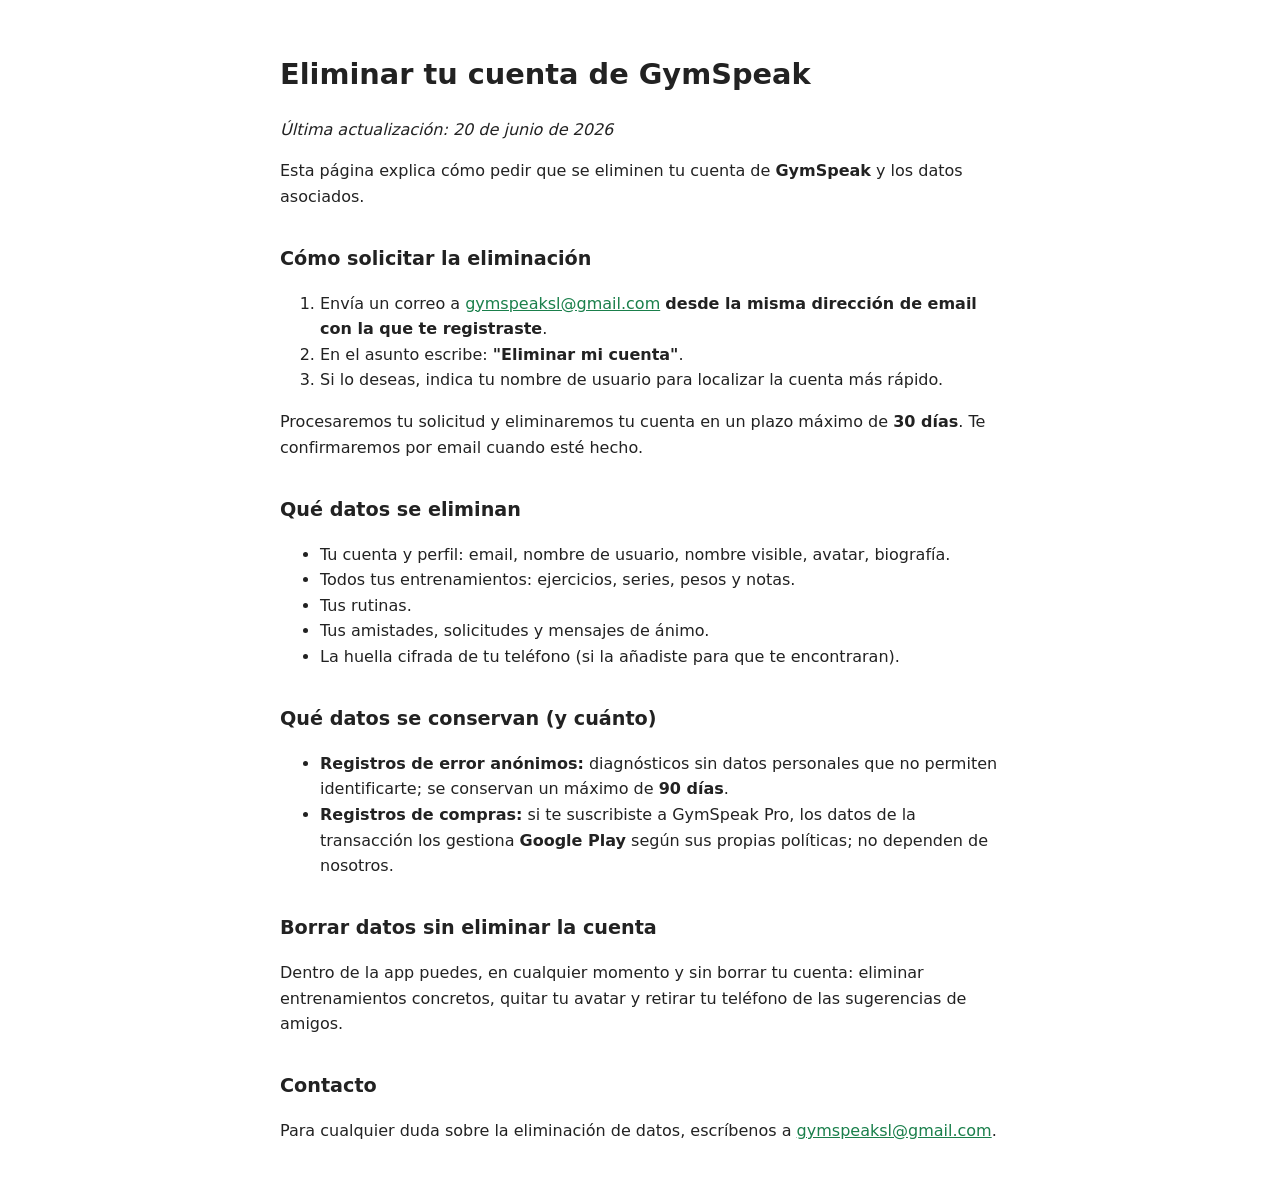
==== eliminar-cuenta.html @ ff0ab198 "Anadir pagina de eliminacion de cuenta" ====
<!DOCTYPE html>
<html lang="es">
<head>
  <meta charset="UTF-8">
  <meta name="viewport" content="width=device-width, initial-scale=1.0">
  <title>Eliminar tu cuenta — GymSpeak</title>
  <style>
    body { font-family: -apple-system, system-ui, sans-serif; max-width: 720px; margin: 0 auto; padding: 32px 20px; line-height: 1.6; color: #222; }
    h1 { font-size: 1.8em; } h2 { font-size: 1.2em; margin-top: 1.8em; }
    a { color: #1a7f4b; }
    @media (prefers-color-scheme: dark) { body { background: #111; color: #ddd; } a { color: #7ee2a8; } }
  </style>
</head>
<body>
  <h1>Eliminar tu cuenta de GymSpeak</h1>
  <p><em>Última actualización: 20 de junio de 2026</em></p>

  <p>Esta página explica cómo pedir que se eliminen tu cuenta de <strong>GymSpeak</strong> y los datos asociados.</p>

  <h2>Cómo solicitar la eliminación</h2>
  <ol>
    <li>Envía un correo a <a href="mailto:gymspeaksl@gmail.com">gymspeaksl@gmail.com</a> <strong>desde la misma dirección de email con la que te registraste</strong>.</li>
    <li>En el asunto escribe: <strong>"Eliminar mi cuenta"</strong>.</li>
    <li>Si lo deseas, indica tu nombre de usuario para localizar la cuenta más rápido.</li>
  </ol>
  <p>Procesaremos tu solicitud y eliminaremos tu cuenta en un plazo máximo de <strong>30 días</strong>. Te confirmaremos por email cuando esté hecho.</p>

  <h2>Qué datos se eliminan</h2>
  <ul>
    <li>Tu cuenta y perfil: email, nombre de usuario, nombre visible, avatar, biografía.</li>
    <li>Todos tus entrenamientos: ejercicios, series, pesos y notas.</li>
    <li>Tus rutinas.</li>
    <li>Tus amistades, solicitudes y mensajes de ánimo.</li>
    <li>La huella cifrada de tu teléfono (si la añadiste para que te encontraran).</li>
  </ul>

  <h2>Qué datos se conservan (y cuánto)</h2>
  <ul>
    <li><strong>Registros de error anónimos:</strong> diagnósticos sin datos personales que no permiten identificarte; se conservan un máximo de <strong>90 días</strong>.</li>
    <li><strong>Registros de compras:</strong> si te suscribiste a GymSpeak Pro, los datos de la transacción los gestiona <strong>Google Play</strong> según sus propias políticas; no dependen de nosotros.</li>
  </ul>

  <h2>Borrar datos sin eliminar la cuenta</h2>
  <p>Dentro de la app puedes, en cualquier momento y sin borrar tu cuenta: eliminar entrenamientos concretos, quitar tu avatar y retirar tu teléfono de las sugerencias de amigos.</p>

  <h2>Contacto</h2>
  <p>Para cualquier duda sobre la eliminación de datos, escríbenos a <a href="mailto:gymspeaksl@gmail.com">gymspeaksl@gmail.com</a>.</p>
</body>
</html>
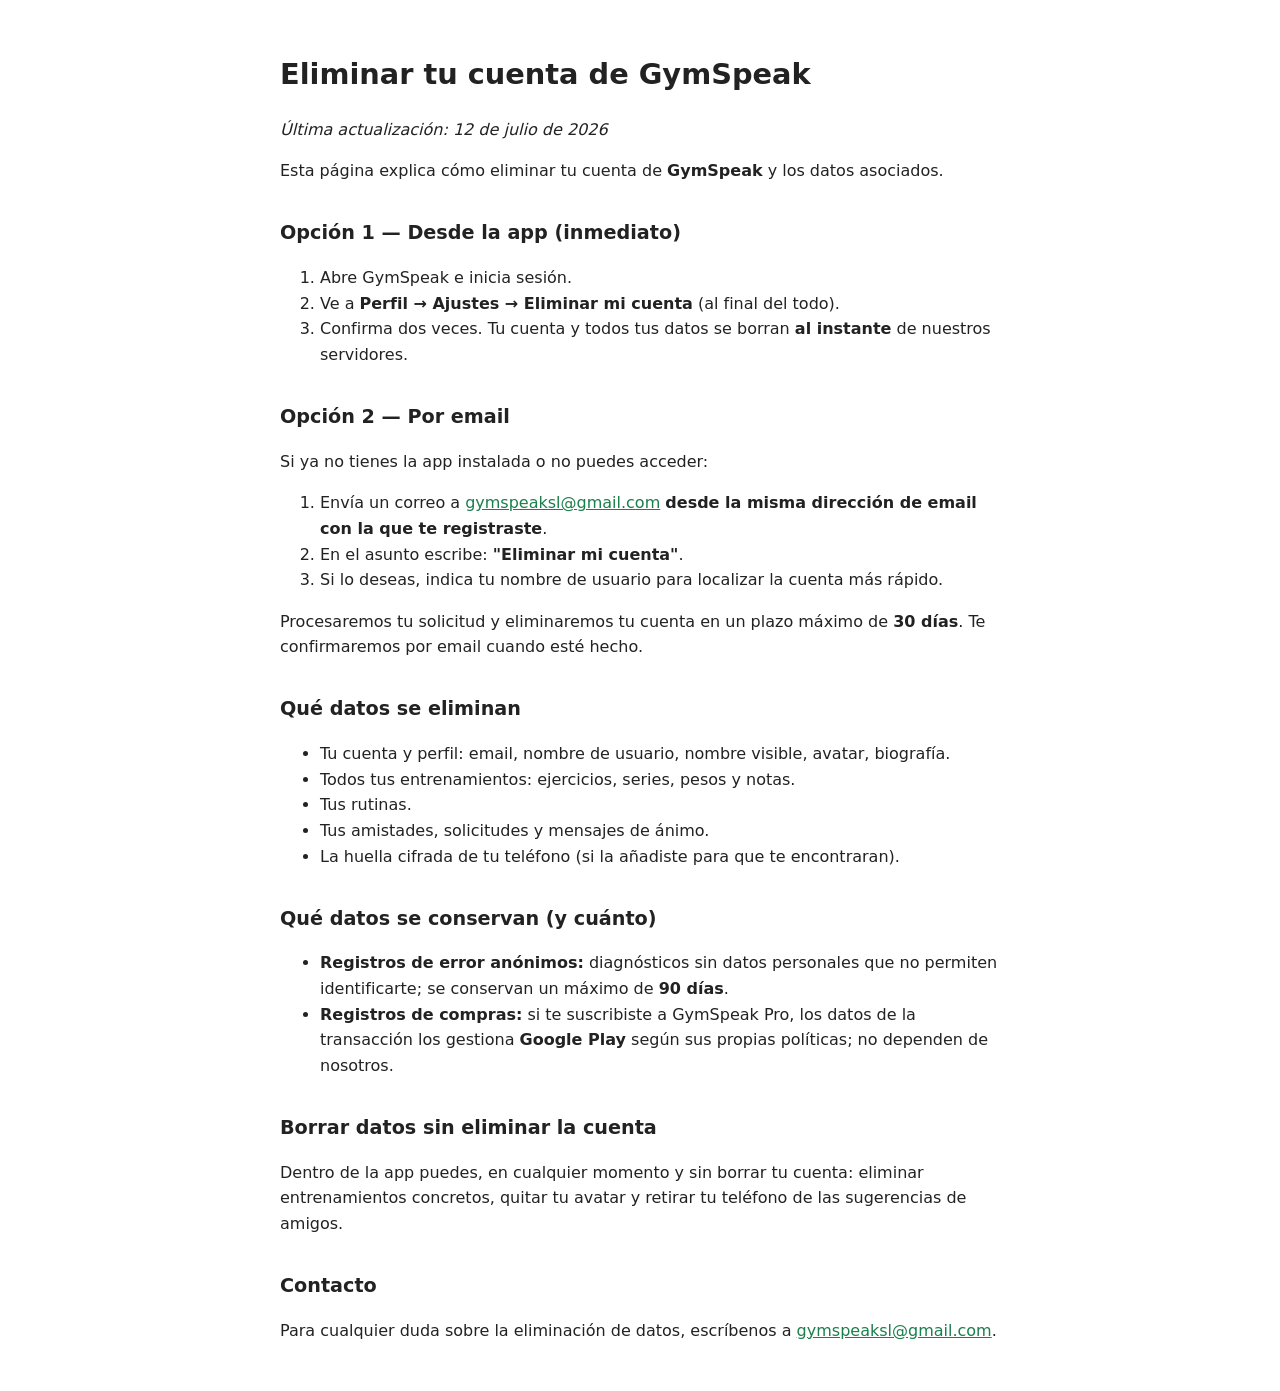
==== commit be312ffd: "Eliminar cuenta: opcion in-app inmediata (Ajustes) + email como alternativa" ====
--- a/eliminar-cuenta.html
+++ b/eliminar-cuenta.html
@@ -13,11 +13,19 @@
 </head>
 <body>
   <h1>Eliminar tu cuenta de GymSpeak</h1>
-  <p><em>Última actualización: 20 de junio de 2026</em></p>
+  <p><em>Última actualización: 12 de julio de 2026</em></p>
 
-  <p>Esta página explica cómo pedir que se eliminen tu cuenta de <strong>GymSpeak</strong> y los datos asociados.</p>
+  <p>Esta página explica cómo eliminar tu cuenta de <strong>GymSpeak</strong> y los datos asociados.</p>
 
-  <h2>Cómo solicitar la eliminación</h2>
+  <h2>Opción 1 — Desde la app (inmediato)</h2>
+  <ol>
+    <li>Abre GymSpeak e inicia sesión.</li>
+    <li>Ve a <strong>Perfil → Ajustes → Eliminar mi cuenta</strong> (al final del todo).</li>
+    <li>Confirma dos veces. Tu cuenta y todos tus datos se borran <strong>al instante</strong> de nuestros servidores.</li>
+  </ol>
+
+  <h2>Opción 2 — Por email</h2>
+  <p>Si ya no tienes la app instalada o no puedes acceder:</p>
   <ol>
     <li>Envía un correo a <a href="mailto:gymspeaksl@gmail.com">gymspeaksl@gmail.com</a> <strong>desde la misma dirección de email con la que te registraste</strong>.</li>
     <li>En el asunto escribe: <strong>"Eliminar mi cuenta"</strong>.</li>
